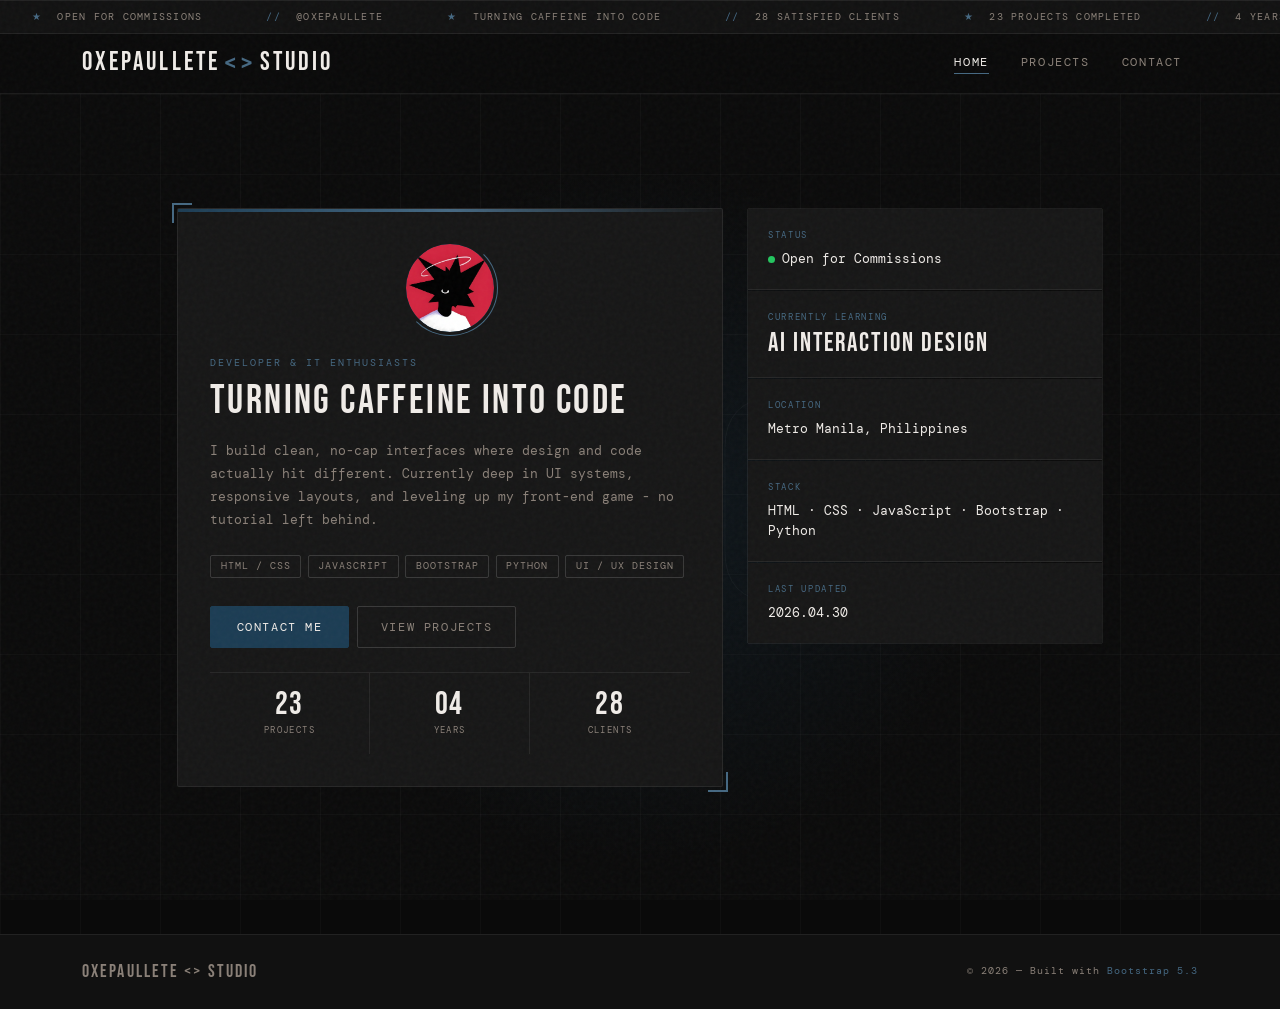
==== index.html @ 71b908f9 "index / css-style / js-val -> established" ====
<!DOCTYPE html>
<html lang="en">
<head>

  <meta charset="UTF-8" />
  <meta name="viewport" content="width=device-width, initial-scale=1.0" />
  <title>Oxepaullete <> Studio</title>

  <!-- ── External Stylesheets ── -->
  <link href="https://cdn.jsdelivr.net/npm/bootstrap@5.3.3/dist/css/bootstrap.min.css" rel="stylesheet" />
  <link href="https://fonts.googleapis.com/css2?family=Bebas+Neue&family=DM+Mono:wght@300;400;500&display=swap" rel="stylesheet" />

  <!-- ── Custom Stylesheet ── -->
  <link rel="stylesheet" href="styles.css" />

</head>
<body>


  <!-- ═══════════════════════════════════════════════════
       TICKER BAR — Scrolling Status Line
  ═══════════════════════════════════════════════════ -->
  <div class="ticker-wrap">
    <div class="ticker-track">

      <!-- Set 1 -->
      <span class="ticker-item"><span>★</span> Open for commissions</span>
      <span class="ticker-item"><span>//</span> @oxepaullete</span>
      <span class="ticker-item"><span>★</span> Turning Caffeine into Code</span>
      <span class="ticker-item"><span>//</span> 28 Satisfied clients</span>
      <span class="ticker-item"><span>★</span> 23 Projects completed</span>
      <span class="ticker-item"><span>//</span> 4 Years of Experience</span>

      <!-- Set 2 (Duplicate for seamless loop) -->
      <span class="ticker-item"><span>★</span> Open for commissions</span>
      <span class="ticker-item"><span>//</span> @oxepaullete</span>
      <span class="ticker-item"><span>★</span> Turning Caffeine into Code</span>
      <span class="ticker-item"><span>//</span> 28 Satisfied clients</span>
      <span class="ticker-item"><span>★</span> 23 Projects completed</span>
      <span class="ticker-item"><span>//</span> 4 Years of Experience</span>

    </div>
  </div>


  <!-- ═══════════════════════════════════════════════════
       NAVBAR
  ═══════════════════════════════════════════════════ -->
  <nav class="navbar navbar-expand-md">
    <div class="container">

      <!-- Brand -->
      <a class="navbar-brand" href="#">
        Oxepaullete <span class="dot"><></span> Studio
      </a>

      <!-- Mobile Toggle -->
      <button
        class="navbar-toggler"
        type="button"
        data-bs-toggle="collapse"
        data-bs-target="#mainNav"
        aria-controls="mainNav"
        aria-expanded="false"
        aria-label="Toggle navigation"
      >
        <span class="navbar-toggler-icon"></span>
      </button>

      <!-- Nav Links -->
      <div class="collapse navbar-collapse" id="mainNav">
        <ul class="navbar-nav ms-auto align-items-md-center">
          <li class="nav-item">
            <a class="nav-link active" href="index.html">Home</a>
          </li>
          <li class="nav-item">
            <a class="nav-link" href="#">Projects</a>
          </li>
          <li class="nav-item">
            <a class="nav-link" href="#">Contact</a>
          </li>
        </ul>
      </div>

    </div>
  </nav>


  <!-- ═══════════════════════════════════════════════════
       HERO / MAIN CONTENT
  ═══════════════════════════════════════════════════ -->
  <main class="hero-section">

    <!-- Background Giant Text -->
    <div class="hero-bg-text" aria-hidden="true">PORTFOLIO</div>

    <div class="container hero-content">
      <div class="row align-items-start g-4 justify-content-center">


        <!-- ── LEFT: Profile Card ─────────────────────────── -->
        <div class="col-12 col-md-7 col-lg-6 position-relative">
          <span class="side-label">Oxepaullete Studio — 2026</span>

          <div class="profile-card">
            <div class="card-top-bar"></div>

            <div class="card-inner">

              <!-- Avatar -->
              <div class="avatar-container">
                <div class="avatar-ring"></div>
                <div class="avatar-inner">
                  <img src="assets/images/oxepaullete-hero.png" alt="Oxe Paullete" />
                </div>
              </div>

              <!-- Eyebrow -->
              <p class="card-eyebrow">Developer &amp; IT Enthusiasts</p>

              <!-- Headline -->
              <h1 class="card-headline">
                Turning Caffeine Into Code
              </h1>

              <!-- Description -->
              <p class="card-desc">
                I build clean, no-cap interfaces where design and code actually
                hit different. Currently deep in UI systems, responsive layouts,
                and leveling up my front-end game - no tutorial left behind.
              </p>

              <!-- Tags -->
              <div class="tags-row">
                <span class="tag">HTML / CSS</span>
                <span class="tag">Javascript</span>
                <span class="tag">Bootstrap</span>
                <span class="tag">Python</span>
                <span class="tag">UI / UX Design</span>
              </div>

              <!-- CTA Buttons -->
              <div class="d-flex gap-2 flex-wrap">
                <button
                  type="button"
                  class="btn btn-primary"
                  data-bs-toggle="modal"
                  data-bs-target="#contactModal"
                >
                  Contact Me
                </button>
                <a href="#" class="btn btn-ghost">View Projects</a>
              </div>

              <!-- Stats -->
              <div class="stats-row">
                <div class="stat-item">
                  <div class="stat-num">23</div>
                  <div class="stat-label">Projects</div>
                </div>
                <div class="stat-item">
                  <div class="stat-num">04</div>
                  <div class="stat-label">Years</div>
                </div>
                <div class="stat-item">
                  <div class="stat-num">28</div>
                  <div class="stat-label">Clients</div>
                </div>
              </div>

            </div><!-- /.card-inner -->
          </div><!-- /.profile-card -->
        </div><!-- /.col LEFT -->


        <!-- ── RIGHT: Info Panel ──────────────────────────── -->
        <div class="col-12 col-md-5 col-lg-4">
          <div class="info-panel">

            <div class="info-block">
              <div class="info-block-label">Status</div>
              <div class="info-block-value">
                <span class="status-dot"></span>Open for Commissions
              </div>
            </div>

            <div class="info-block">
              <div class="info-block-label">Currently Learning</div>
              <div class="info-block-value large">AI Interaction Design</div>
            </div>

            <div class="info-block">
              <div class="info-block-label">Location</div>
              <div class="info-block-value">Metro Manila, Philippines</div>
            </div>

            <div class="info-block">
              <div class="info-block-label">Stack</div>
              <div class="info-block-value">
                HTML · CSS · JavaScript · Bootstrap · Python
              </div>
            </div>

            <div class="info-block">
              <div class="info-block-label">Last Updated</div>
              <div class="info-block-value">2026.04.30</div>
            </div>

          </div><!-- /.info-panel -->
        </div><!-- /.col RIGHT -->


      </div><!-- /.row -->
    </div><!-- /.container -->
  </main>


  <!-- ═══════════════════════════════════════════════════
       CONTACT MODAL
  ═══════════════════════════════════════════════════ -->
  <div
    class="modal fade"
    id="contactModal"
    tabindex="-1"
    aria-labelledby="contactModalLabel"
    aria-hidden="true"
  >
    <div class="modal-dialog modal-dialog-centered modal-dialog-scrollable">
      <div class="modal-content">

        <!-- Modal Header -->
        <div class="modal-header">
          <div>
            <h2 class="modal-title" id="contactModalLabel">Contact Me</h2>
            <div class="modal-subtitle">// Send me a message — I'll respond within 24h</div>
          </div>
          <button
            type="button"
            class="btn-close"
            data-bs-dismiss="modal"
            aria-label="Close"
          ></button>
        </div>

        <!-- Modal Body -->
        <div class="modal-body">
          <form id="contactForm" class="needs-validation" novalidate>

            <!-- Name Field -->
            <div class="mb-3">
              <label for="contactName" class="form-label">Full Name</label>
              <input
                type="text"
                class="form-control"
                id="contactName"
                placeholder="Tuff Human"
                required
                autocomplete="name"
              />
              <div class="invalid-feedback">
                // Please enter your name.
              </div>
            </div>

            <!-- Email Field -->
            <div class="mb-3">
              <label for="contactEmail" class="form-label">Email Address</label>
              <input
                type="email"
                class="form-control"
                id="contactEmail"
                placeholder="tuffhuman@example.com"
                required
                autocomplete="email"
              />
              <div class="invalid-feedback">
                // Please enter a valid email address.
              </div>
            </div>

            <!-- Message Field -->
            <div class="mb-1">
              <label for="contactMessage" class="form-label">Message</label>
              <textarea
                class="form-control"
                id="contactMessage"
                placeholder="Write at least 20 characters…"
                minlength="20"
                required
              ></textarea>
              <div class="invalid-feedback">
                // Message must be at least 20 characters.
              </div>
              <div class="char-counter" id="charCounter">0 / 20 min</div>
            </div>

          </form>
        </div><!-- /.modal-body -->

        <!-- Modal Footer -->
        <div class="modal-footer">
          <button type="button" class="btn btn-ghost" data-bs-dismiss="modal">
            Close
          </button>
          <button type="button" class="btn btn-primary" id="submitBtn">
            Send Message
          </button>
        </div>

      </div><!-- /.modal-content -->
    </div>
  </div><!-- /#contactModal -->


  <!-- ═══════════════════════════════════════════════════
       FOOTER
  ═══════════════════════════════════════════════════ -->
  <footer class="site-footer">
    <div class="container">
      <div class="footer-inner">
        <div class="footer-brand">Oxepaullete &lt;&gt; Studio</div>
        <div class="footer-copy">
          &copy; 2026 — Built with <span>Bootstrap 5.3</span>
        </div>
      </div>
    </div>
  </footer>


  <!-- ── Scripts ── -->
  <script src="https://cdn.jsdelivr.net/npm/bootstrap@5.3.3/dist/js/bootstrap.bundle.min.js"></script>
  <script src="validation.js"></script>


</body>
</html>
---- styles.css ----
/* ═══════════════════════════════════════════════════
   CSS Variables — Color Palette (Required)
═══════════════════════════════════════════════════ */
:root {
  --primary:   #1B3C53;
  --secondary: #234C6A;
  --hover:     #456882;
  --bg:        #D2C1B6;

  /* Override Bootstrap primary */
  --bs-primary:             #1B3C53;
  --bs-primary-rgb:         27, 60, 83;

  /* Dark theme tokens */
  --dark-base:    #0a0a0a;
  --dark-surface: #111111;
  --dark-card:    #161616;
  --dark-border:  rgba(255, 255, 255, 0.07);
  --dark-border-strong: rgba(255, 255, 255, 0.15);
  --text-primary:  #f0ece8;
  --text-muted:    #8a8078;
  --text-accent:   #b8a99a;

  /* Accent glow using palette */
  --glow: rgba(69, 104, 130, 0.4);
}

/* ═══════════════════════════════════════════════════
   Reset & Base
═══════════════════════════════════════════════════ */
*, *::before, *::after {
  box-sizing: border-box;
}

html {
  scroll-behavior: smooth;
}

body {
  background-color: var(--dark-base);
  color: var(--text-primary);
  font-family: 'DM Mono', monospace;
  min-height: 100vh;
  overflow-x: hidden;
  cursor: default;
}

/* Animated noise grain overlay */
body::after {
  content: '';
  position: fixed;
  inset: 0;
  background-image: url("data:image/svg+xml,%3Csvg viewBox='0 0 256 256' xmlns='http://www.w3.org/2000/svg'%3E%3Cfilter id='n'%3E%3CfeTurbulence type='fractalNoise' baseFrequency='0.85' numOctaves='4' stitchTiles='stitch'/%3E%3C/filter%3E%3Crect width='100%25' height='100%25' filter='url(%23n)' opacity='0.035'/%3E%3C/svg%3E");
  pointer-events: none;
  z-index: 9999;
  opacity: 1;
}

/* ═══════════════════════════════════════════════════
   Typography
═══════════════════════════════════════════════════ */
.font-display {
  font-family: 'Bebas Neue', sans-serif;
  letter-spacing: 0.04em;
}

.font-mono {
  font-family: 'DM Mono', monospace;
}

/* ═══════════════════════════════════════════════════
   Scrollbar
═══════════════════════════════════════════════════ */
::-webkit-scrollbar { width: 4px; }
::-webkit-scrollbar-track { background: var(--dark-base); }
::-webkit-scrollbar-thumb { background: var(--hover); border-radius: 2px; }

/* ═══════════════════════════════════════════════════
   Navbar
═══════════════════════════════════════════════════ */
.navbar {
  background-color: rgba(10, 10, 10, 0.92) !important;
  backdrop-filter: blur(16px);
  -webkit-backdrop-filter: blur(16px);
  border-bottom: 1px solid var(--dark-border);
  padding: 0 1.5rem;
  height: 60px;
  position: sticky;
  top: 0;
  z-index: 1030;
  transition: background 0.3s;
}

.navbar-brand {
  font-family: 'Bebas Neue', sans-serif;
  font-size: 1.6rem;
  letter-spacing: 0.12em;
  color: var(--text-primary) !important;
  line-height: 1;
  display: flex;
  align-items: center;
  gap: 0.25rem;
}

.navbar-brand .dot {
  color: var(--hover);
  font-size: 2rem;
  line-height: 0.5;
  margin-bottom: -4px;
}

.navbar-toggler {
  border: 1px solid var(--dark-border-strong);
  padding: 0.3rem 0.55rem;
  border-radius: 4px;
}

.navbar-toggler-icon {
  background-image: url("data:image/svg+xml,%3csvg xmlns='http://www.w3.org/2000/svg' viewBox='0 0 30 30'%3e%3cpath stroke='rgba(240,236,232,0.7)' stroke-linecap='round' stroke-width='2' d='M4 7h22M4 15h22M4 23h22'/%3e%3c/svg%3e");
}

.navbar-toggler:focus { box-shadow: none; }

.nav-link {
  font-family: 'DM Mono', monospace;
  font-size: 0.72rem;
  letter-spacing: 0.14em;
  text-transform: uppercase;
  color: var(--text-muted) !important;
  padding: 0.5rem 1rem !important;
  position: relative;
  transition: color 0.2s;
}

.nav-link::after {
  content: '';
  position: absolute;
  bottom: 6px;
  left: 1rem;
  right: 1rem;
  height: 1px;
  background: var(--hover);
  transform: scaleX(0);
  transition: transform 0.25s ease;
}

.nav-link:hover,
.nav-link.active {
  color: var(--text-primary) !important;
}

.nav-link:hover::after,
.nav-link.active::after {
  transform: scaleX(1);
}

/* ═══════════════════════════════════════════════════
   Hero / Main Section
═══════════════════════════════════════════════════ */
.hero-section {
  position: relative;
  min-height: calc(100vh - 60px);
  display: flex;
  align-items: center;
  padding: 4rem 0 6rem;
  overflow: hidden;
}

/* Massive background typography */
.hero-bg-text {
  position: absolute;
  top: 50%;
  left: 50%;
  transform: translate(-50%, -50%);
  font-family: 'Bebas Neue', sans-serif;
  font-size: clamp(120px, 22vw, 300px);
  letter-spacing: -0.02em;
  color: transparent;
  -webkit-text-stroke: 1px rgba(255,255,255,0.04);
  white-space: nowrap;
  user-select: none;
  pointer-events: none;
  z-index: 0;
  line-height: 1;
}

/* Subtle grid lines */
.hero-section::before {
  content: '';
  position: absolute;
  inset: 0;
  background-image:
    linear-gradient(rgba(255,255,255,0.025) 1px, transparent 1px),
    linear-gradient(90deg, rgba(255,255,255,0.025) 1px, transparent 1px);
  background-size: 80px 80px;
  pointer-events: none;
  z-index: 0;
}

/* Radial glow blob */
.hero-section::after {
  content: '';
  position: absolute;
  width: 700px;
  height: 700px;
  background: radial-gradient(circle, rgba(27,60,83,0.25) 0%, transparent 70%);
  top: 50%;
  left: 50%;
  transform: translate(-50%, -50%);
  pointer-events: none;
  z-index: 0;
}

.hero-content {
  position: relative;
  z-index: 1;
}

/* ═══════════════════════════════════════════════════
   Side label (vertical text)
═══════════════════════════════════════════════════ */
.side-label {
  position: absolute;
  left: -3.5rem;
  top: 50%;
  transform: translateY(-50%) rotate(-90deg);
  font-family: 'DM Mono', monospace;
  font-size: 0.62rem;
  letter-spacing: 0.2em;
  text-transform: uppercase;
  color: var(--text-muted);
  white-space: nowrap;
  display: none;
}

@media (min-width: 992px) {
  .side-label { display: block; }
}

/* ═══════════════════════════════════════════════════
   Profile Card
═══════════════════════════════════════════════════ */
.profile-card {
  background: var(--dark-card);
  border: 1px solid var(--dark-border);
  border-radius: 2px;
  position: relative;
  overflow: visible;
  animation: cardReveal 0.8s cubic-bezier(0.16, 1, 0.3, 1) both;
}

/* Corner bracket decoration — top left */
.profile-card::before {
  content: '';
  position: absolute;
  top: -6px;
  left: -6px;
  width: 20px;
  height: 20px;
  border-top: 2px solid var(--hover);
  border-left: 2px solid var(--hover);
  z-index: 2;
}

/* Corner bracket decoration — bottom right */
.profile-card::after {
  content: '';
  position: absolute;
  bottom: -6px;
  right: -6px;
  width: 20px;
  height: 20px;
  border-bottom: 2px solid var(--hover);
  border-right: 2px solid var(--hover);
  z-index: 2;
}

/* Top accent line */
.card-top-bar {
  height: 3px;
  background: linear-gradient(90deg, var(--primary), var(--hover), transparent);
}

.card-inner {
  padding: 2rem 2rem 2rem;
}

/* ── Avatar ── */
.avatar-container {
  position: relative;
  width: 88px;
  height: 88px;
  margin: 0 auto 1.5rem;
}

.avatar-ring {
  position: absolute;
  inset: -4px;
  border-radius: 50%;
  border: 1px solid var(--hover);
  animation: spinRing 12s linear infinite;
  border-top-color: transparent;
  border-left-color: transparent;
}

.avatar-inner {
  width: 88px;
  height: 88px;
  border-radius: 50%;
  background: linear-gradient(135deg, var(--primary) 0%, var(--secondary) 100%);
  display: flex;
  align-items: center;
  justify-content: center;
  overflow: hidden;
  position: relative;
  z-index: 1;
}

.avatar-inner img {
  width: 100%;
  height: 100%;
  object-fit: cover;
  border-radius: 50%;
}

/* ── Card Text ── */
.card-eyebrow {
  font-family: 'DM Mono', monospace;
  font-size: 0.62rem;
  letter-spacing: 0.2em;
  text-transform: uppercase;
  color: var(--hover);
  margin-bottom: 0.5rem;
}

.card-headline {
  font-family: 'Bebas Neue', sans-serif;
  font-size: clamp(1.8rem, 5vw, 2.5rem);
  letter-spacing: 0.06em;
  color: var(--text-primary);
  line-height: 1.1;
  margin-bottom: 1rem;
}

.card-desc {
  font-family: 'DM Mono', monospace;
  font-size: 0.8rem;
  color: var(--text-muted);
  line-height: 1.8;
  margin-bottom: 1.5rem;
}

/* ── Tags ── */
.tags-row {
  display: flex;
  flex-wrap: wrap;
  gap: 0.4rem;
  margin-bottom: 1.75rem;
}

.tag {
  font-family: 'DM Mono', monospace;
  font-size: 0.62rem;
  letter-spacing: 0.1em;
  text-transform: uppercase;
  color: var(--text-muted);
  background: transparent;
  border: 1px solid var(--dark-border-strong);
  border-radius: 2px;
  padding: 0.2rem 0.6rem;
  transition: border-color 0.2s, color 0.2s;
}

.tag:hover {
  border-color: var(--hover);
  color: var(--text-accent);
}

/* ── Stats ── */
.stats-row {
  display: grid;
  grid-template-columns: repeat(3, 1fr);
  border-top: 1px solid var(--dark-border);
  margin-top: 1.5rem;
}

.stat-item {
  padding: 1rem 0.5rem;
  text-align: center;
  border-right: 1px solid var(--dark-border);
}

.stat-item:last-child { border-right: none; }

.stat-num {
  font-family: 'Bebas Neue', sans-serif;
  font-size: 2rem;
  letter-spacing: 0.06em;
  color: var(--text-primary);
  line-height: 1;
}

.stat-label {
  font-family: 'DM Mono', monospace;
  font-size: 0.58rem;
  letter-spacing: 0.15em;
  text-transform: uppercase;
  color: var(--text-muted);
  margin-top: 0.2rem;
}

/* ═══════════════════════════════════════════════════
   Buttons
═══════════════════════════════════════════════════ */
.btn-primary {
  background-color: var(--primary) !important;
  border-color: var(--primary) !important;
  border-radius: 2px;
  font-family: 'DM Mono', monospace;
  font-size: 0.72rem;
  letter-spacing: 0.14em;
  text-transform: uppercase;
  padding: 0.7rem 1.6rem;
  color: var(--text-primary) !important;
  position: relative;
  overflow: hidden;
  transition: background-color 0.25s, transform 0.15s, box-shadow 0.25s;
}

.btn-primary::before {
  content: '';
  position: absolute;
  inset: 0;
  background: linear-gradient(90deg, transparent, rgba(255,255,255,0.06), transparent);
  transform: translateX(-100%);
  transition: transform 0.5s ease;
}

.btn-primary:hover::before { transform: translateX(100%); }

.btn-primary:hover,
.btn-primary:focus {
  background-color: var(--hover) !important;
  border-color: var(--hover) !important;
  transform: translateY(-2px);
  box-shadow: 0 6px 24px rgba(27, 60, 83, 0.6);
}

.btn-ghost {
  background: transparent;
  border: 1px solid var(--dark-border-strong);
  border-radius: 2px;
  font-family: 'DM Mono', monospace;
  font-size: 0.72rem;
  letter-spacing: 0.14em;
  text-transform: uppercase;
  padding: 0.7rem 1.4rem;
  color: var(--text-muted);
  transition: border-color 0.2s, color 0.2s;
}

.btn-ghost:hover {
  border-color: var(--hover);
  color: var(--text-primary);
}

/* ═══════════════════════════════════════════════════
   Right Panel — Info / Accent Column
═══════════════════════════════════════════════════ */
.info-panel {
  display: flex;
  flex-direction: column;
  gap: 1px;
  border: 1px solid var(--dark-border);
  border-radius: 2px;
  overflow: hidden;
  animation: cardReveal 0.8s 0.2s cubic-bezier(0.16, 1, 0.3, 1) both;
}

.info-block {
  background: var(--dark-card);
  padding: 1.25rem 1.25rem;
  border-bottom: 1px solid var(--dark-border);
  transition: background 0.2s;
}

.info-block:last-child { border-bottom: none; }
.info-block:hover { background: #1a1a1a; }

.info-block-label {
  font-family: 'DM Mono', monospace;
  font-size: 0.58rem;
  letter-spacing: 0.18em;
  text-transform: uppercase;
  color: var(--hover);
  margin-bottom: 0.4rem;
}

.info-block-value {
  font-family: 'DM Mono', monospace;
  font-size: 0.82rem;
  color: var(--text-primary);
}

.info-block-value.large {
  font-family: 'Bebas Neue', sans-serif;
  font-size: 1.6rem;
  letter-spacing: 0.08em;
  line-height: 1;
}

/* Status dot */
.status-dot {
  display: inline-block;
  width: 7px;
  height: 7px;
  border-radius: 50%;
  background: #22c55e;
  margin-right: 0.45rem;
  animation: pulse 2s infinite;
}

/* Scrolling ticker */
.ticker-wrap {
  background: var(--dark-surface);
  border-top: 1px solid var(--dark-border);
  border-bottom: 1px solid var(--dark-border);
  overflow: hidden;
  padding: 0.5rem 0;
}

.ticker-track {
  display: flex;
  gap: 0;
  animation: ticker 30s linear infinite;
  white-space: nowrap;
  width: max-content;
}

.ticker-item {
  font-family: 'DM Mono', monospace;
  font-size: 0.65rem;
  letter-spacing: 0.12em;
  text-transform: uppercase;
  color: var(--text-muted);
  padding: 0 2rem;
}

.ticker-item span {
  color: var(--hover);
  margin-right: 0.5rem;
}

/* ═══════════════════════════════════════════════════
   Modal
═══════════════════════════════════════════════════ */
.modal-content {
  background: var(--dark-card);
  border: 1px solid var(--dark-border-strong);
  border-radius: 2px;
  box-shadow: 0 30px 80px rgba(0, 0, 0, 0.8);
  overflow: hidden;
}

.modal-header {
  background: var(--dark-surface);
  border-bottom: 1px solid var(--dark-border);
  padding: 1.25rem 1.5rem;
  position: relative;
}

/* Accent line on modal header */
.modal-header::before {
  content: '';
  position: absolute;
  bottom: -1px;
  left: 0;
  width: 60px;
  height: 2px;
  background: var(--hover);
}

.modal-title {
  font-family: 'Bebas Neue', sans-serif;
  font-size: 1.5rem;
  letter-spacing: 0.1em;
  color: var(--text-primary);
}

.modal-subtitle {
  font-family: 'DM Mono', monospace;
  font-size: 0.62rem;
  letter-spacing: 0.15em;
  text-transform: uppercase;
  color: var(--text-muted);
  margin-top: 0.15rem;
}

.btn-close {
  filter: invert(1) opacity(0.4);
  transition: opacity 0.2s;
}

.btn-close:hover { filter: invert(1) opacity(0.9); }

.modal-body {
  padding: 1.75rem 1.5rem 1.25rem;
  background: var(--dark-card);
}

.modal-footer {
  background: var(--dark-surface);
  border-top: 1px solid var(--dark-border);
  padding: 1rem 1.5rem;
}

/* ═══════════════════════════════════════════════════
   Form
═══════════════════════════════════════════════════ */
.form-label {
  font-family: 'DM Mono', monospace;
  font-size: 0.62rem;
  letter-spacing: 0.15em;
  text-transform: uppercase;
  color: var(--text-muted);
  margin-bottom: 0.4rem;
}

.form-control {
  background: var(--dark-surface);
  border: 1px solid var(--dark-border-strong);
  border-radius: 2px;
  color: var(--text-primary);
  font-family: 'DM Mono', monospace;
  font-size: 0.85rem;
  padding: 0.7rem 0.9rem;
  transition: border-color 0.2s, box-shadow 0.2s;
}

.form-control:focus {
  background: var(--dark-surface);
  color: var(--text-primary);
  border-color: var(--hover);
  box-shadow: 0 0 0 3px rgba(69, 104, 130, 0.2);
  outline: none;
}

.form-control::placeholder {
  color: rgba(138, 128, 120, 0.5);
}

.form-control.is-invalid {
  border-color: #ef4444;
  box-shadow: none;
}

.form-control.is-invalid:focus {
  box-shadow: 0 0 0 3px rgba(239, 68, 68, 0.15);
}

.invalid-feedback {
  font-family: 'DM Mono', monospace;
  font-size: 0.65rem;
  letter-spacing: 0.05em;
  color: #f87171;
}

textarea.form-control {
  resize: vertical;
  min-height: 110px;
}

/* Char counter */
.char-counter {
  font-family: 'DM Mono', monospace;
  font-size: 0.62rem;
  color: var(--text-muted);
  text-align: right;
  margin-top: 0.3rem;
  transition: color 0.2s;
}

.char-counter.valid { color: #22c55e; }

/* ═══════════════════════════════════════════════════
   Footer
═══════════════════════════════════════════════════ */
.site-footer {
  background: var(--dark-surface);
  border-top: 1px solid var(--dark-border);
  padding: 1.5rem 0;
}

.footer-inner {
  display: flex;
  align-items: center;
  justify-content: space-between;
  flex-wrap: wrap;
  gap: 0.75rem;
}

.footer-brand {
  font-family: 'Bebas Neue', sans-serif;
  font-size: 1.1rem;
  letter-spacing: 0.12em;
  color: var(--text-muted);
}

.footer-copy {
  font-family: 'DM Mono', monospace;
  font-size: 0.62rem;
  letter-spacing: 0.1em;
  color: var(--text-muted);
}

.footer-copy span { color: var(--hover); }

/* ═══════════════════════════════════════════════════
   Keyframes
═══════════════════════════════════════════════════ */
@keyframes cardReveal {
  from {
    opacity: 0;
    transform: translateY(32px);
  }
  to {
    opacity: 1;
    transform: translateY(0);
  }
}

@keyframes spinRing {
  to { transform: rotate(360deg); }
}

@keyframes pulse {
  0%, 100% { opacity: 1; transform: scale(1); }
  50%       { opacity: 0.5; transform: scale(0.85); }
}

@keyframes ticker {
  from { transform: translateX(0); }
  to   { transform: translateX(-50%); }
}

@keyframes fadeInDown {
  from { opacity: 0; transform: translateY(-10px); }
  to   { opacity: 1; transform: translateY(0); }
}

/* ═══════════════════════════════════════════════════
   Responsive
═══════════════════════════════════════════════════ */
@media (max-width: 767px) {
  .hero-section {
    padding: 3rem 0 4rem;
    min-height: auto;
  }

  .card-inner { padding: 1.5rem 1.25rem; }

  .info-panel {
    margin-top: 1.5rem;
  }

  .side-label { display: none; }
}

@media (max-width: 575px) {
  .footer-inner {
    flex-direction: column;
    text-align: center;
  }
}
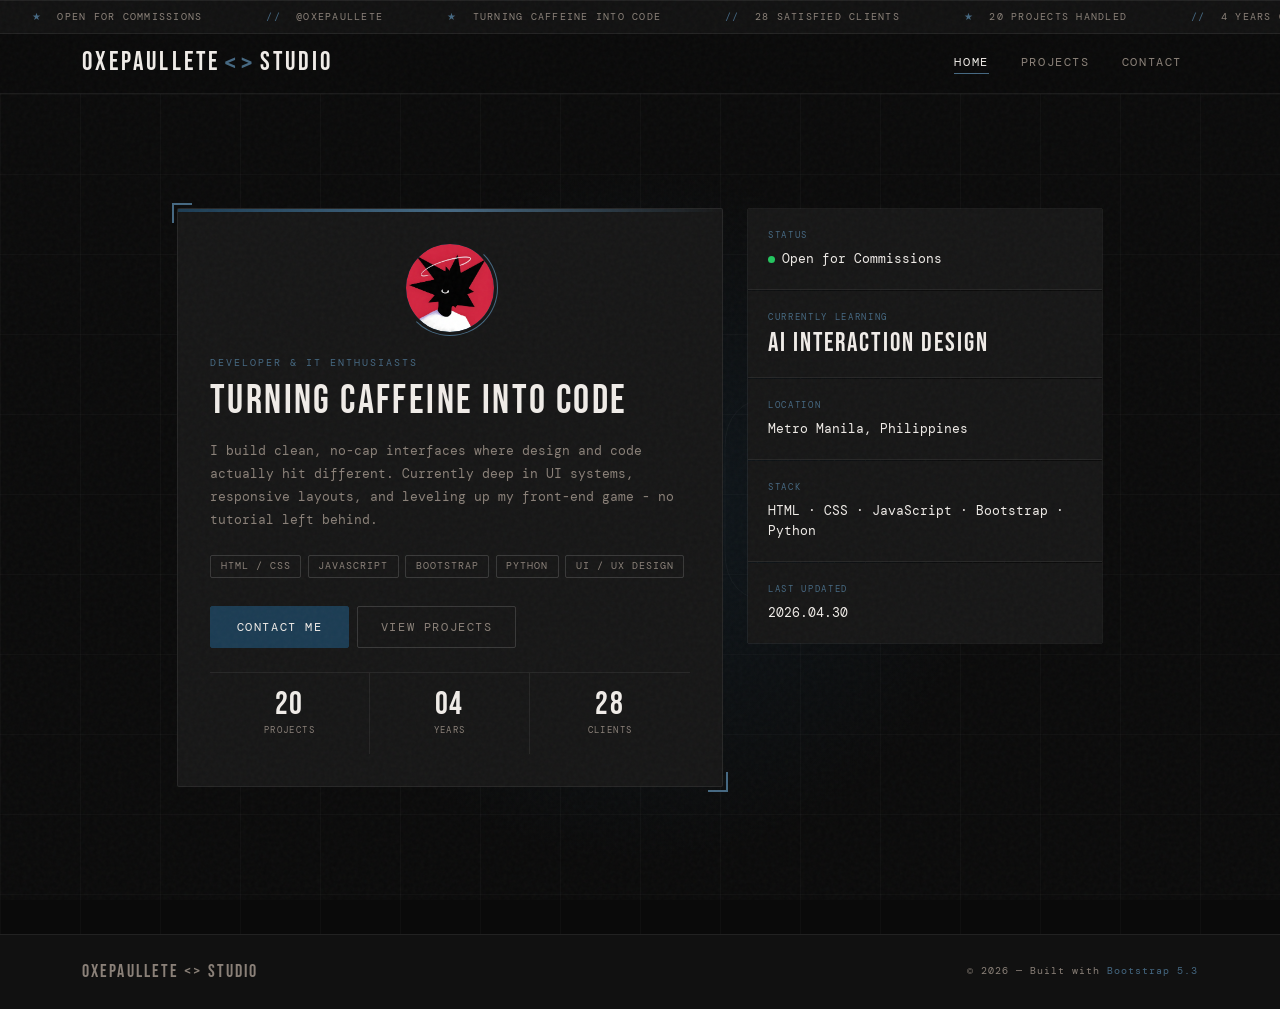
==== commit 7f9b7fdf: "bug fixed -> projects & web flow added" ====
--- a/index.html
+++ b/index.html
@@ -28,7 +28,7 @@
       <span class="ticker-item"><span>//</span> @oxepaullete</span>
       <span class="ticker-item"><span>★</span> Turning Caffeine into Code</span>
       <span class="ticker-item"><span>//</span> 28 Satisfied clients</span>
-      <span class="ticker-item"><span>★</span> 23 Projects completed</span>
+      <span class="ticker-item"><span>★</span> 20 Projects Handled</span>
       <span class="ticker-item"><span>//</span> 4 Years of Experience</span>
 
       <!-- Set 2 (Duplicate for seamless loop) -->
@@ -36,7 +36,7 @@
       <span class="ticker-item"><span>//</span> @oxepaullete</span>
       <span class="ticker-item"><span>★</span> Turning Caffeine into Code</span>
       <span class="ticker-item"><span>//</span> 28 Satisfied clients</span>
-      <span class="ticker-item"><span>★</span> 23 Projects completed</span>
+      <span class="ticker-item"><span>★</span> 20 Projects Handled</span>
       <span class="ticker-item"><span>//</span> 4 Years of Experience</span>
 
     </div>
@@ -74,10 +74,10 @@
             <a class="nav-link active" href="index.html">Home</a>
           </li>
           <li class="nav-item">
-            <a class="nav-link" href="#">Projects</a>
+            <a class="nav-link" href="projects.html">Projects</a>
           </li>
           <li class="nav-item">
-            <a class="nav-link" href="#">Contact</a>
+            <a class="nav-link" href="https://oxepaullete.carrd.co/">Contact</a>
           </li>
         </ul>
       </div>
@@ -111,7 +111,7 @@
               <div class="avatar-container">
                 <div class="avatar-ring"></div>
                 <div class="avatar-inner">
-                  <img src="assets/images/oxepaullete-hero.png" alt="Oxe Paullete" />
+                  <img src="assets/images/oxepaullete-hero.png" alt="oxepaulletehero" />
                 </div>
               </div>
 
@@ -149,13 +149,13 @@
                 >
                   Contact Me
                 </button>
-                <a href="#" class="btn btn-ghost">View Projects</a>
+                <a href="projects.html" class="btn btn-ghost">View Projects</a>
               </div>
 
               <!-- Stats -->
               <div class="stats-row">
                 <div class="stat-item">
-                  <div class="stat-num">23</div>
+                  <div class="stat-num">20</div>
                   <div class="stat-label">Projects</div>
                 </div>
                 <div class="stat-item">
--- a/styles.css
+++ b/styles.css
@@ -80,8 +80,8 @@
 ═══════════════════════════════════════════════════ */
 .navbar {
   background-color: rgba(10, 10, 10, 0.92) !important;
+  -webkit-backdrop-filter: blur(16px);
   backdrop-filter: blur(16px);
-  -webkit-backdrop-filter: blur(16px);
   border-bottom: 1px solid var(--dark-border);
   padding: 0 1.5rem;
   height: 60px;
@@ -178,6 +178,7 @@
   color: transparent;
   -webkit-text-stroke: 1px rgba(255,255,255,0.04);
   white-space: nowrap;
+  -webkit-user-select: none;
   user-select: none;
   pointer-events: none;
   z-index: 0;
@@ -754,7 +755,7 @@
 @media (max-width: 767px) {
   .hero-section {
     padding: 3rem 0 4rem;
-    min-height: auto;
+    min-height: unset;
   }
 
   .card-inner { padding: 1.5rem 1.25rem; }
